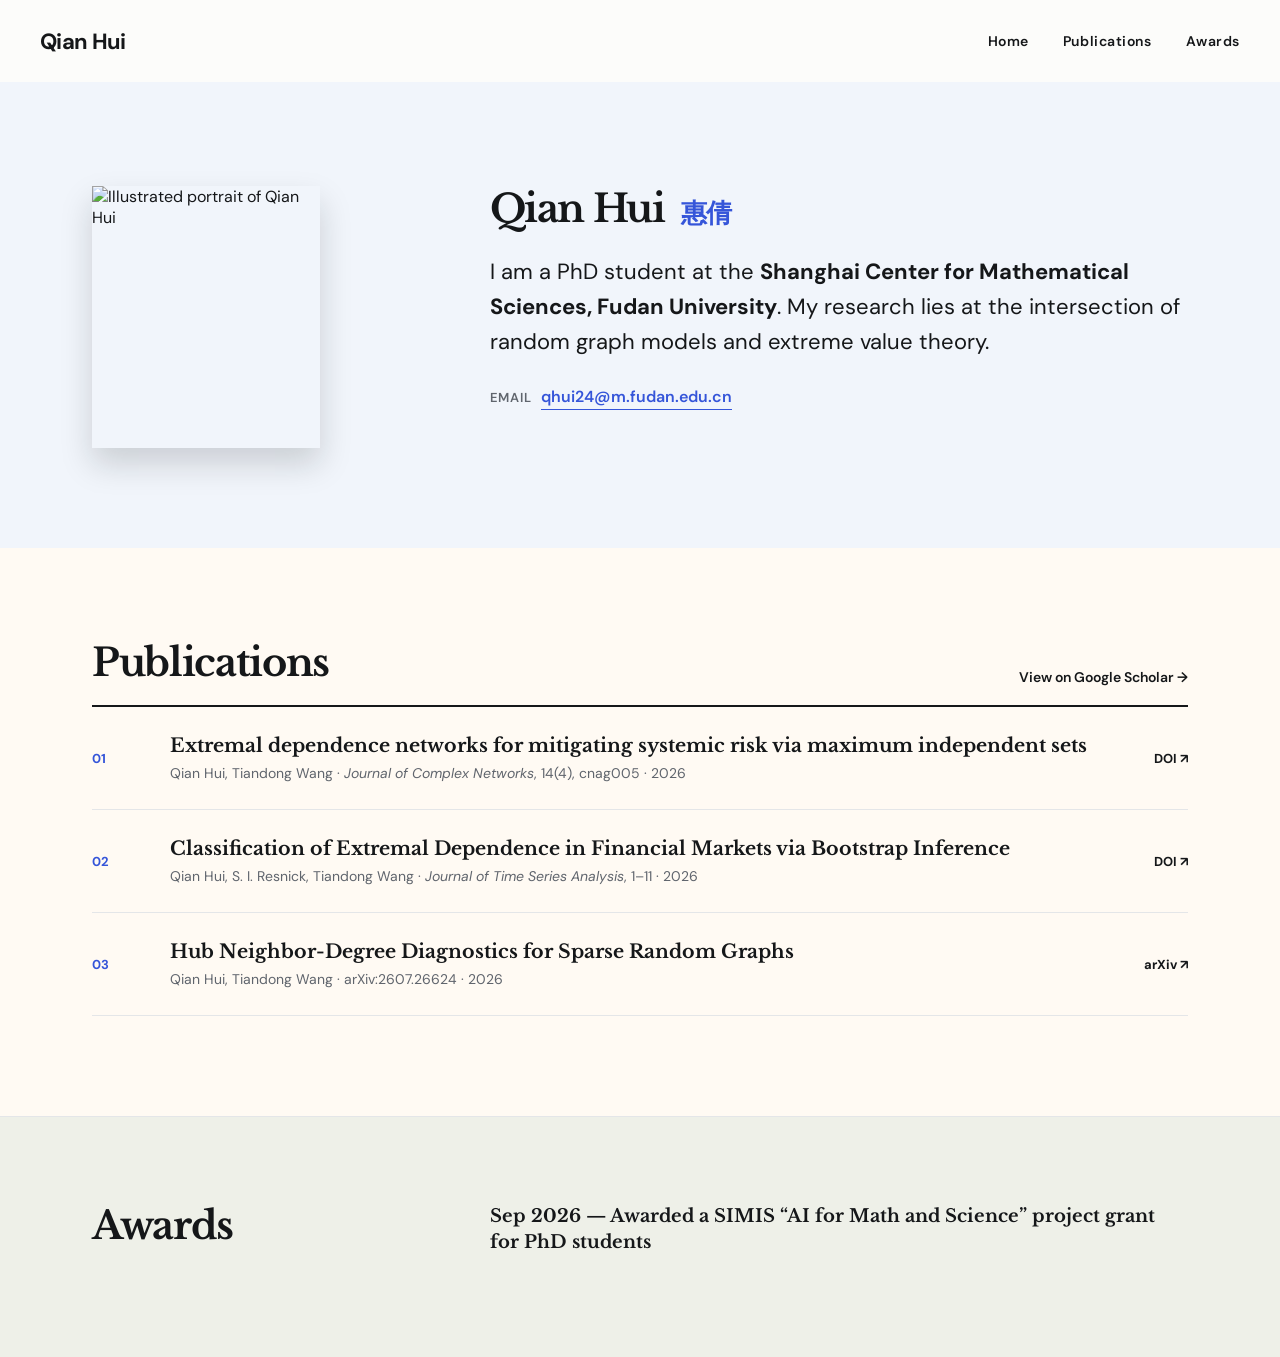
==== index.html @ 87d080b5 "Add files via upload" ====
<!doctype html>
<html lang="zh-CN">
  <head>
    <meta charset="UTF-8" />
    <meta name="viewport" content="width=device-width, initial-scale=1.0" />
    <meta name="description" content="Qian Hui — PhD student at Shanghai Center for Mathematical Sciences, Fudan University" />
    <title>Qian Hui's homepage</title>
    <link rel="preconnect" href="https://fonts.googleapis.com" />
    <link rel="preconnect" href="https://fonts.gstatic.com" crossorigin />
    <link href="https://fonts.googleapis.com/css2?family=DM+Sans:wght@400;500;600;700&family=Libre+Baskerville:wght@400;700&display=swap" rel="stylesheet" />
    <link rel="stylesheet" href="style.css" />
  </head>
  <body>
    <header class="site-header">
      <a class="brand" href="#home">Qian Hui</a>
      <nav aria-label="Primary navigation">
        <a href="#home">Home</a>
        <a href="#publications">Publications</a>
        <a href="#awards">Awards</a>
      </nav>
    </header>

    <main id="home">
      <section class="intro-section">
        <div class="intro wrap">
          <img class="portrait" src="photo.png" alt="Illustrated portrait of Qian Hui" />
          <div class="intro-copy">
            <h2>Qian Hui <span>惠倩</span></h2>
            <p class="lead">I am a PhD student at the <strong>Shanghai Center for Mathematical Sciences, Fudan University</strong>. My research lies at the intersection of random graph models and extreme value theory.</p>
            <p class="home-email"><span>Email</span><a href="mailto:qhui24@m.fudan.edu.cn">qhui24@m.fudan.edu.cn</a></p>
          </div>
        </div>
      </section>


      <section class="publications-section" id="publications">
        <div class="wrap publications">
          <div class="section-heading">
            <div><h2>Publications</h2></div>
            <a href="https://scholar.google.com/citations?user=Xmdt0wYAAAAJ&amp;hl=zh-CN&amp;oi=sra" target="_blank" rel="noreferrer">View on Google Scholar →</a>
          </div>
          <ol>
            <li><span>01</span><div><h3>Extremal dependence networks for mitigating systemic risk via maximum independent sets</h3><p>Qian Hui, Tiandong Wang · <em>Journal of Complex Networks</em>, 14(4), cnag005 · 2026</p></div><a href="https://doi.org/10.1093/comnet/cnag005" target="_blank" rel="noreferrer">DOI ↗</a></li>
            <li><span>02</span><div><h3>Classification of Extremal Dependence in Financial Markets via Bootstrap Inference</h3><p>Qian Hui, S. I. Resnick, Tiandong Wang · <em>Journal of Time Series Analysis</em>, 1–11 · 2026</p></div><a href="https://doi.org/10.1111/jtsa.70078" target="_blank" rel="noreferrer">DOI ↗</a></li>
            <li><span>03</span><div><h3>Hub Neighbor-Degree Diagnostics for Sparse Random Graphs</h3><p>Qian Hui, Tiandong Wang · arXiv:2607.26624 · 2026</p></div><a href="https://arxiv.org/abs/2607.26624" target="_blank" rel="noreferrer">arXiv ↗</a></li>
          </ol>
        </div>
      </section>

      <section class="band achievements" id="awards">
        <div class="wrap two-column">
          <div><h2>Awards</h2></div>
          <div class="prose compact">
            <h3>Sep 2026 — Awarded a SIMIS “AI for Math and Science” project grant for PhD students</h3>
          </div>
        </div>
      </section>
    </main>

  </body>
</html>
---- style.css ----
:root { --ink:#151719; --muted:#60656d; --line:#e4e6e8; --paper:#fcfcfa; --blue:#3555d9; --warm:#e4ae59; }
* { box-sizing:border-box; }
html { scroll-behavior:smooth; }
body { margin:0; background:var(--paper); color:var(--ink); font-family:"DM Sans",Arial,sans-serif; }
.wrap { max-width:1160px; margin:auto; padding-left:32px; padding-right:32px; }
.site-header { height:82px; display:flex; align-items:center; justify-content:space-between; max-width:1280px; margin:auto; padding:0 40px; }
.brand { color:var(--ink); font-weight:700; font-size:22px; text-decoration:none; letter-spacing:-.7px; }
nav { display:flex; gap:34px; }
nav a { color:var(--ink); text-decoration:none; font-size:14px; font-weight:600; letter-spacing:.04em; }
nav a:hover, .section-heading a:hover, footer a:hover { color:var(--blue); }
.eyebrow,.kicker { margin:0 0 13px; color:var(--blue); font-weight:700; letter-spacing:.13em; font-size:11px; }
h1,h2,h3,p { margin-top:0; }
h1 { font-size:clamp(44px,5.4vw,78px); line-height:1.03; letter-spacing:-.055em; max-width:830px; margin-bottom:32px; }
.intro-section { background:#f1f5fb; }
.intro { position:relative; padding-top:104px; padding-bottom:100px; display:grid; grid-template-columns:1fr 2.2fr; gap:80px; }
.portrait { display:block; width:228px; height:262px; max-width:100%; object-fit:cover; object-position:center top; box-shadow:0 16px 30px rgba(20,23,25,.17); }
h2 { font-family:"Libre Baskerville",Georgia,serif; font-size:clamp(29px,3vw,44px); letter-spacing:-.035em; line-height:1.2; margin-bottom:22px; }
.intro h2 span { font-family:"DM Sans",sans-serif; color:var(--blue); font-size:.67em; margin-left:8px; white-space:nowrap; }
.lead { font-size:22px; line-height:1.6; max-width:710px; }
.home-email { margin:26px 0 0; display:flex; align-items:center; gap:10px; font-weight:600; }
.home-email span { color:var(--muted); font-size:13px; letter-spacing:.06em; text-transform:uppercase; }
.home-email a { color:var(--blue); text-decoration:none; border-bottom:1px solid currentColor; padding-bottom:2px; }
.home-email a:hover { color:var(--ink); }
.facts { border-top:1px solid var(--line); display:grid; grid-template-columns:1fr 1fr; gap:18px; margin-top:34px; padding-top:18px; }
.facts div { display:grid; gap:6px; }.facts span { color:var(--muted); font-size:12px; }.facts b { font-size:14px; }
.band { background:#f0f1ef; padding:86px 0; }.two-column { display:grid; grid-template-columns:1fr 2.2fr; gap:80px; }.prose p { font-family:"Libre Baskerville",Georgia,serif; font-size:23px; line-height:1.65; }.tags { display:flex; flex-wrap:wrap; gap:9px; list-style:none; padding:0; margin:28px 0 0; }.tags li { border:1px solid #c7cbcf; padding:8px 12px; border-radius:20px; font-size:13px; }
.achievements { background:#eef0e8; border-top:1px solid var(--line); }.compact h3 { font-size:18px; line-height:1.45; margin:0 0 8px; }.compact p { font-family:"DM Sans",Arial,sans-serif; color:var(--muted); font-size:15px; line-height:1.65; margin-bottom:30px; }
.publications-section { background:#fffaf3; }.publications { padding-top:92px; padding-bottom:100px; }.section-heading { display:flex; justify-content:space-between; align-items:end; border-bottom:2px solid var(--ink); padding-bottom:19px; }.section-heading h2 { margin-bottom:0; }.section-heading a { color:var(--ink); font-size:14px; font-weight:600; text-decoration:none; }
ol { padding:0; margin:0; list-style:none; } ol li { display:grid; grid-template-columns:58px 1fr auto; gap:20px; align-items:center; padding:27px 0; border-bottom:1px solid var(--line); } ol li>span { color:var(--blue); font-size:13px; font-weight:700; } h3 { font-family:"Libre Baskerville",Georgia,serif; font-size:19px; margin-bottom:7px; } ol p { color:var(--muted); margin-bottom:0; font-size:14px; } ol a { color:var(--ink); text-decoration:none; font-size:13px; font-weight:700; }
footer { background:#171a1d; color:white; padding-top:72px; }.footer-grid { display:grid; grid-template-columns:1fr 2.2fr; gap:80px; padding-bottom:75px; }.footer-grid h2 { margin-bottom:0; }.footer-grid .kicker { color:#f4ce88; }.email { display:inline-block; color:white; font-family:"Libre Baskerville",Georgia,serif; font-size:clamp(21px,2.5vw,35px); margin-top:5px; text-decoration:none; border-bottom:1px solid #798087; padding-bottom:9px; }.footer-grid p:last-child { color:#a7adb3; margin:20px 0 0; }.copyright { max-width:1160px; margin:0 auto; padding:18px 32px; border-top:1px solid #353a3f; color:#8d949b; font-size:12px; }
@media (max-width:700px) { .site-header { height:68px; padding:0 22px; } nav { gap:16px; } nav a { font-size:12px; } .wrap{padding-left:25px;padding-right:25px}.intro,.two-column { grid-template-columns:1fr; gap:34px; }.intro { padding-top:64px; padding-bottom:64px; }.portrait { width:144px; height:166px; }.lead { font-size:18px; }.facts { grid-template-columns:1fr; }.band { padding:65px 0; }.publications { padding:65px 25px; }.section-heading { align-items:start; gap:16px; }.section-heading a { margin-top:14px; white-space:nowrap; } ol li { grid-template-columns:35px 1fr; gap:12px; } ol li>a { grid-column:2; } }
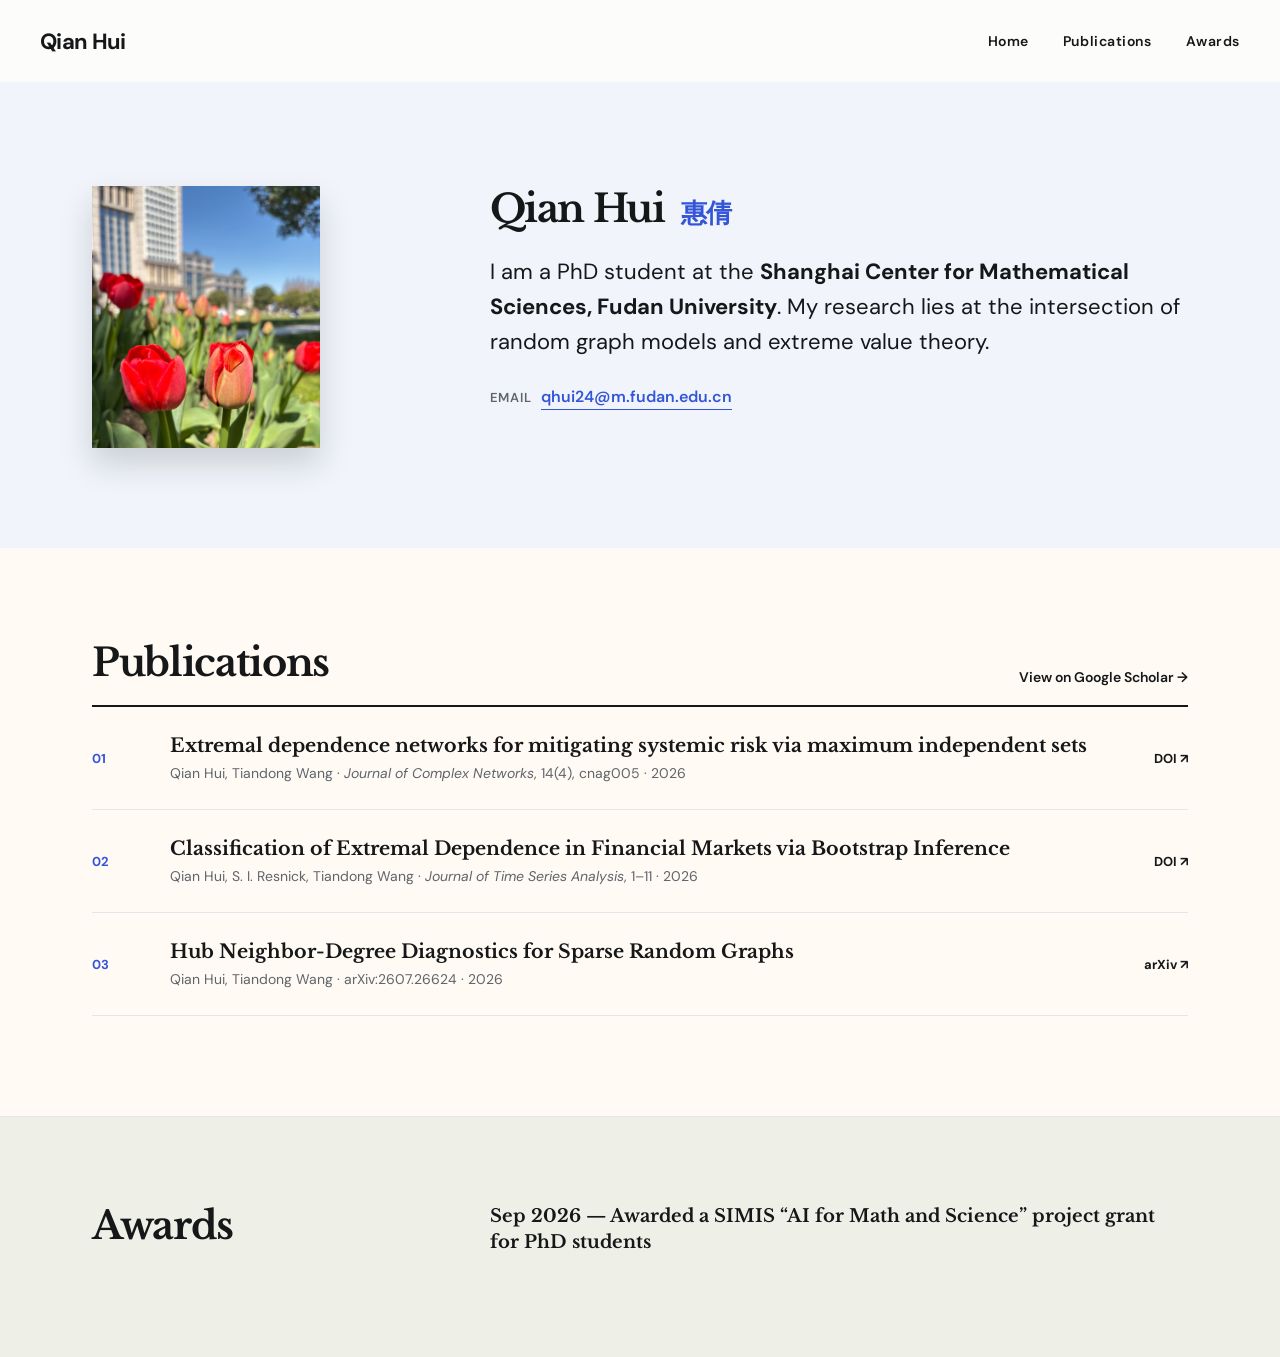
==== commit fd4b3309: "Update index.html" ====
--- a/index.html
+++ b/index.html
@@ -23,7 +23,7 @@
     <main id="home">
       <section class="intro-section">
         <div class="intro wrap">
-          <img class="portrait" src="photo.png" alt="Illustrated portrait of Qian Hui" />
+          <img class="portrait" src="photo.jpg" alt="Illustrated portrait of Qian Hui" />
           <div class="intro-copy">
             <h2>Qian Hui <span>惠倩</span></h2>
             <p class="lead">I am a PhD student at the <strong>Shanghai Center for Mathematical Sciences, Fudan University</strong>. My research lies at the intersection of random graph models and extreme value theory.</p>
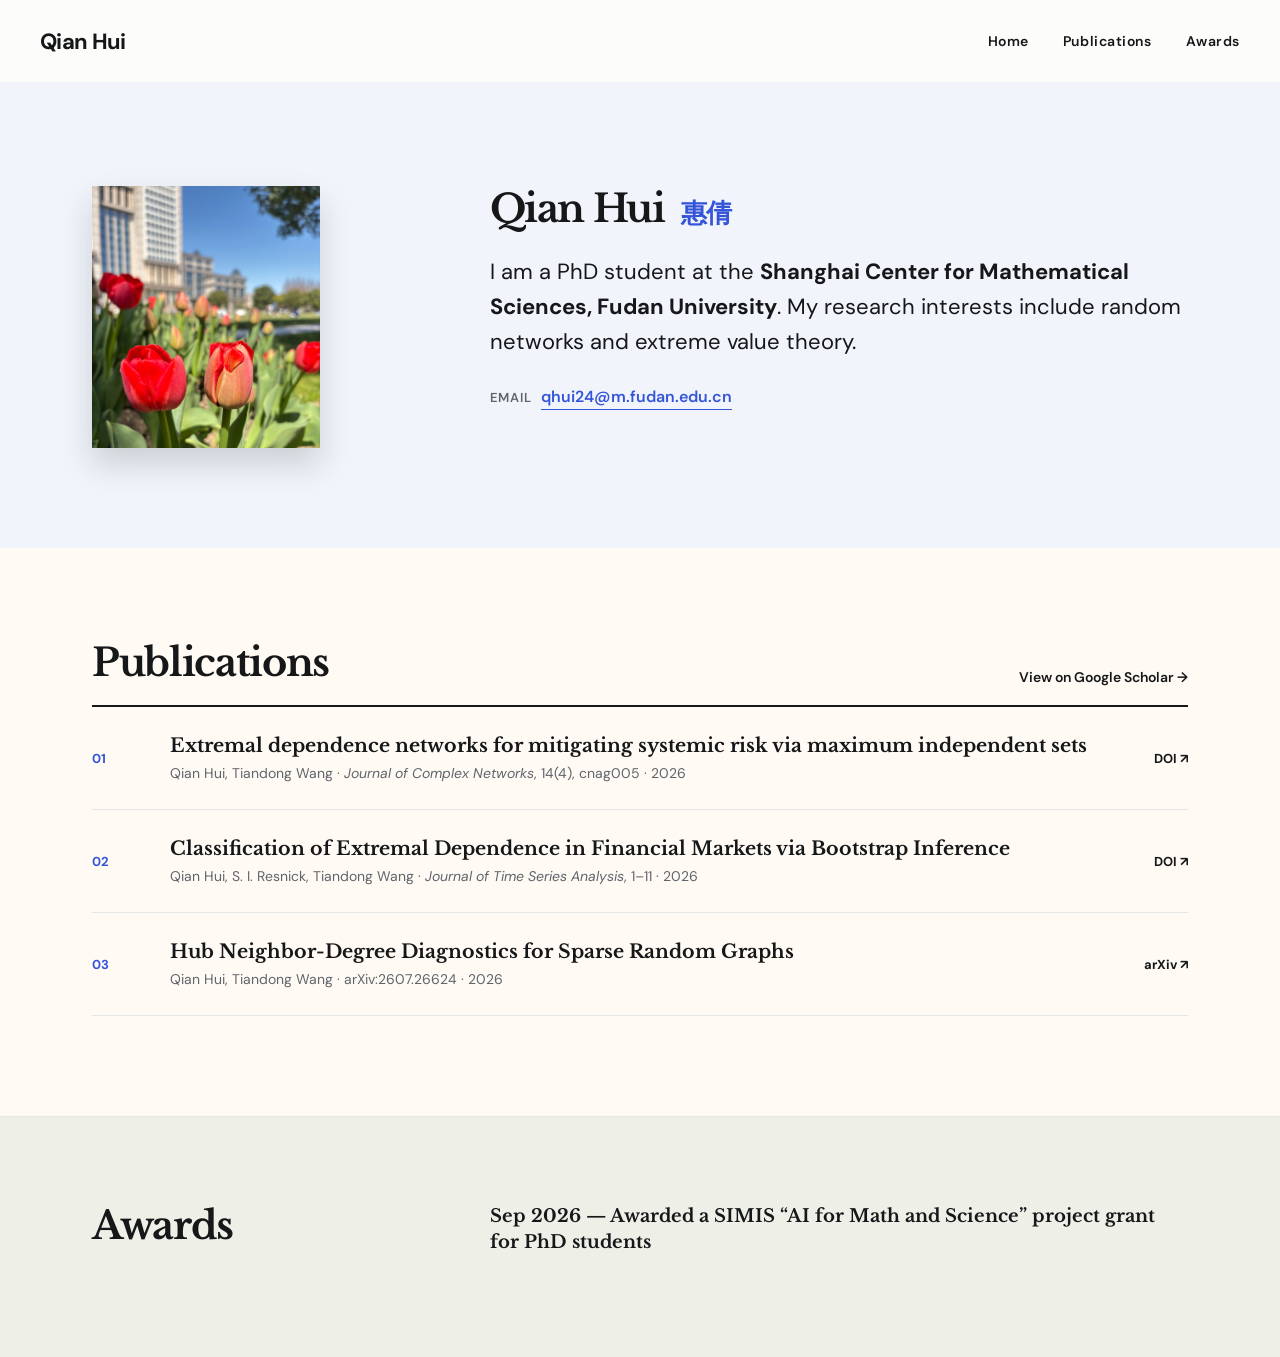
==== commit b87a2b9c: "Update index.html" ====
--- a/index.html
+++ b/index.html
@@ -26,7 +26,7 @@
           <img class="portrait" src="photo.jpg" alt="Illustrated portrait of Qian Hui" />
           <div class="intro-copy">
             <h2>Qian Hui <span>惠倩</span></h2>
-            <p class="lead">I am a PhD student at the <strong>Shanghai Center for Mathematical Sciences, Fudan University</strong>. My research lies at the intersection of random graph models and extreme value theory.</p>
+            <p class="lead">I am a PhD student at the <strong>Shanghai Center for Mathematical Sciences, Fudan University</strong>. My research interests include random networks and extreme value theory.</p>
             <p class="home-email"><span>Email</span><a href="mailto:qhui24@m.fudan.edu.cn">qhui24@m.fudan.edu.cn</a></p>
           </div>
         </div>
